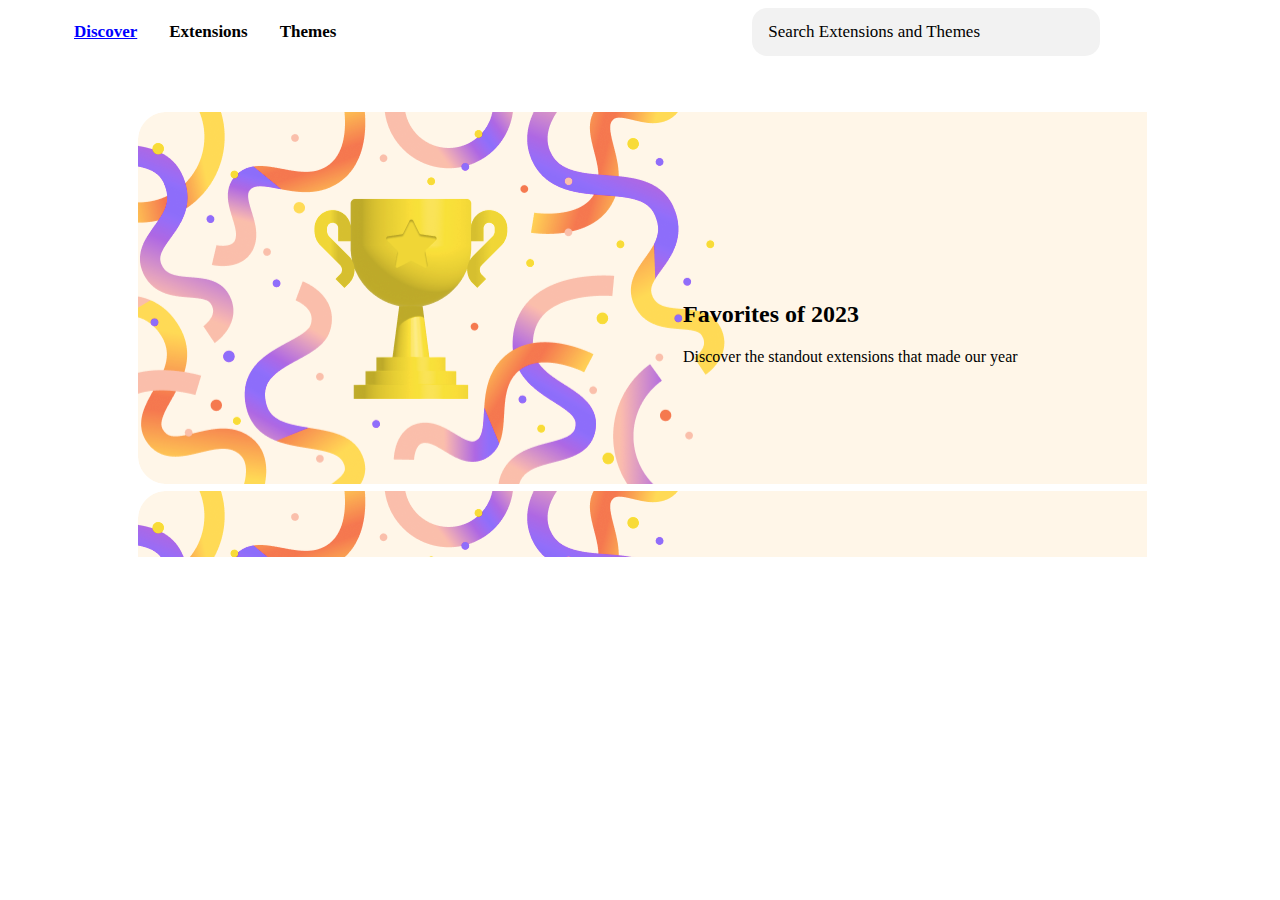
==== homeWork_chrome_webstore.html @ 4f1ce68f "Add files via upload" ====
<html>
    <head>
       <title>Chrome Web Store</title>
       <link rel="stylesheet" href="homeWork_chrome_webstore.css">
       <link rel="stylesheet" href="https://cdnjs.cloudflare.com/ajax/libs/font-awesome/6.5.1/css/all.min.css" integrity="sha512-DTOQO9RWCH3ppGqcWaEA1BIZOC6xxalwEsw9c2QQeAIftl+Vegovlnee1c9QX4TctnWMn13TZye+giMm8e2LwA==" crossorigin="anonymous" referrerpolicy="no-referrer" />
    </head>
  <body>
      <main>
      <div id ="no_one_div" class="topnav">
          <div class="active_span"> <span> Discover
              </span> 
          </div> 
          <div> Extensions</div>
          <div> Themes</div>
          <div id="search">
              <label>
                <i class='fas fa-search'></i>  
              Search Extensions and Themes</label> 
          </div>
      </div>
      <div id="no_two_div">
          <div class="favorite">
              <h2>Favorites of 2023</h2>
              <p >Discover the standout extensions that made our year</p>
          </div>
      </div>
    </main>
  </body>
</html>
---- homeWork_chrome_webstore.css ----
#no_two_div{
    margin: 50px 125px 50px 125px;
    background-image: url("trophy.png");
}

#no_one_div{
    margin-left: 50px;
    margin-right: 20px;
    margin-top: 5px;
    margin-bottom: 10px;
}

.topnav {
  overflow: hidden;
  background-color: inherit;
}

 .topnav div {
  float: left;    
  text-align: center;
  padding: 14px 16px;
  text-decoration: none;
  font-size: 17px;
  font-weight: 600;
}

.topnav a:hover {
  background-color: #ddd;
  color: black;
}

.topnav a.active {
  background-color: #04AA6D;
  color: white;
}

.active_span {
   color: blue; 
   text-decoration: underline !important;
    padding-bottom: 2px !important;
}

#search {
    margin-left:  400px !important; 
    padding-right: 120px !important;
    background-color: #f2f2f2 !important;
    border: 2px;
    border-radius: 15px;
}

#search label {
    font-weight: 200 !important;
}

.favorite {
    padding-left: 550px;
    padding-top: 175px;
    padding-bottom: 175px;
}

.fav_2023 {
    font-weight: bold;
}
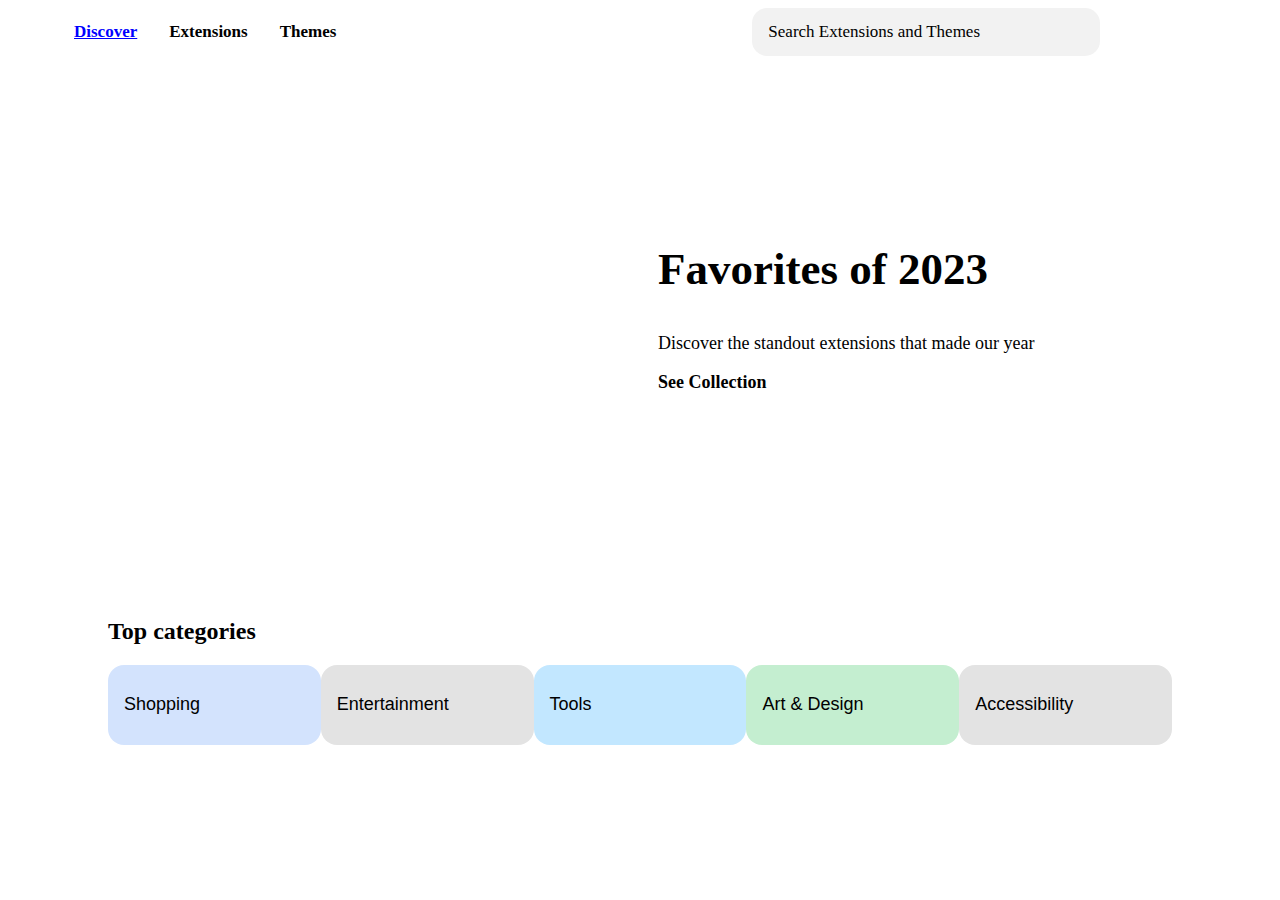
==== commit 49de429d: "changed div 3" ====
--- a/homeWork_chrome_webstore.html
+++ b/homeWork_chrome_webstore.html
@@ -21,9 +21,25 @@
       <div id="no_two_div">
           <div class="favorite">
               <h2>Favorites of 2023</h2>
-              <p >Discover the standout extensions that made our year</p>
+              <p class="fav_2023">Discover the standout extensions that made our year</p>
+              <div id="see_collection-anchor"><span id="see_collection">See Collection</span></div>
           </div>
       </div>
+          
+     <div id="no_three_div">   
+       <h2>Top categories</h2>     
+      <div class="categories">
+          <a class="catory_anchor" style="background-color: #d3e3fd;"><span class="qa482c">Shopping</span><span class="eBC1oe"></span></a>
+          
+          <a class="catory_anchor" style="background-color: #e3e3e3;"><span class="qa482c">Entertainment</span><span class="eBC1oe"></span></a>
+          
+          <a class="catory_anchor" style="background-color: #c2e7ff;"><span class="qa482c">Tools</span><span class="eBC1oe"></span></a>
+          
+          <a class="catory_anchor" style="background-color: #c4eed0;" ><span class="qa482c">Art &amp; Design</span><span class="eBC1oe"></span></a>
+          
+          <a class="catory_anchor" style="background-color: #e3e3e3;"><span class="qa482c">Accessibility</span><span class="eBC1oe"></span></a>
+         </div>
+     </div>
     </main>
   </body>
 </html>
--- a/homeWork_chrome_webstore.css
+++ b/homeWork_chrome_webstore.css
@@ -1,6 +1,8 @@
 #no_two_div{
-    margin: 50px 125px 50px 125px;
-    background-image: url("trophy.png");
+    margin: 50px 100px 50px 100px;
+    background-image: url("trophy_updated.png");
+    display: flex;
+    background-repeat: no-repeat;
 }
 
 #no_one_div{
@@ -54,10 +56,51 @@
 
 .favorite {
     padding-left: 550px;
-    padding-top: 175px;
+    padding-top: 100px;
     padding-bottom: 175px;
+    font-size: 30;
 }
 
 .fav_2023 {
+    font-size: 18 !important;
+}
+
+#see_collection{
+    font-size: 18 !important;
     font-weight: bold;
 }
+
+#see_collection-anchor {
+    border: 2px;
+    border-radius: 15px;
+}
+
+#no_three_div {
+    max-width:  1344px;
+    margin: 50px 100px 50px 100px;
+}
+
+.categories {
+    display: flex;
+    justify-content: space-between;
+    font-family: Roboto,RobotoDraft,Helvetica,Arial,sans-serif;
+    margin: 0;
+    text-size-adjust: 100%;
+}
+
+.catory_anchor {
+    align-items: center;
+    border-radius: 16px;
+    box-sizing: border-box;
+    color: initial;
+    display: flex;
+    height: 80px;
+    padding: 16px;
+    width: 252px;
+    text-decoration: none;
+}
+
+div.categories span {
+    font-size: 18;
+}
+
